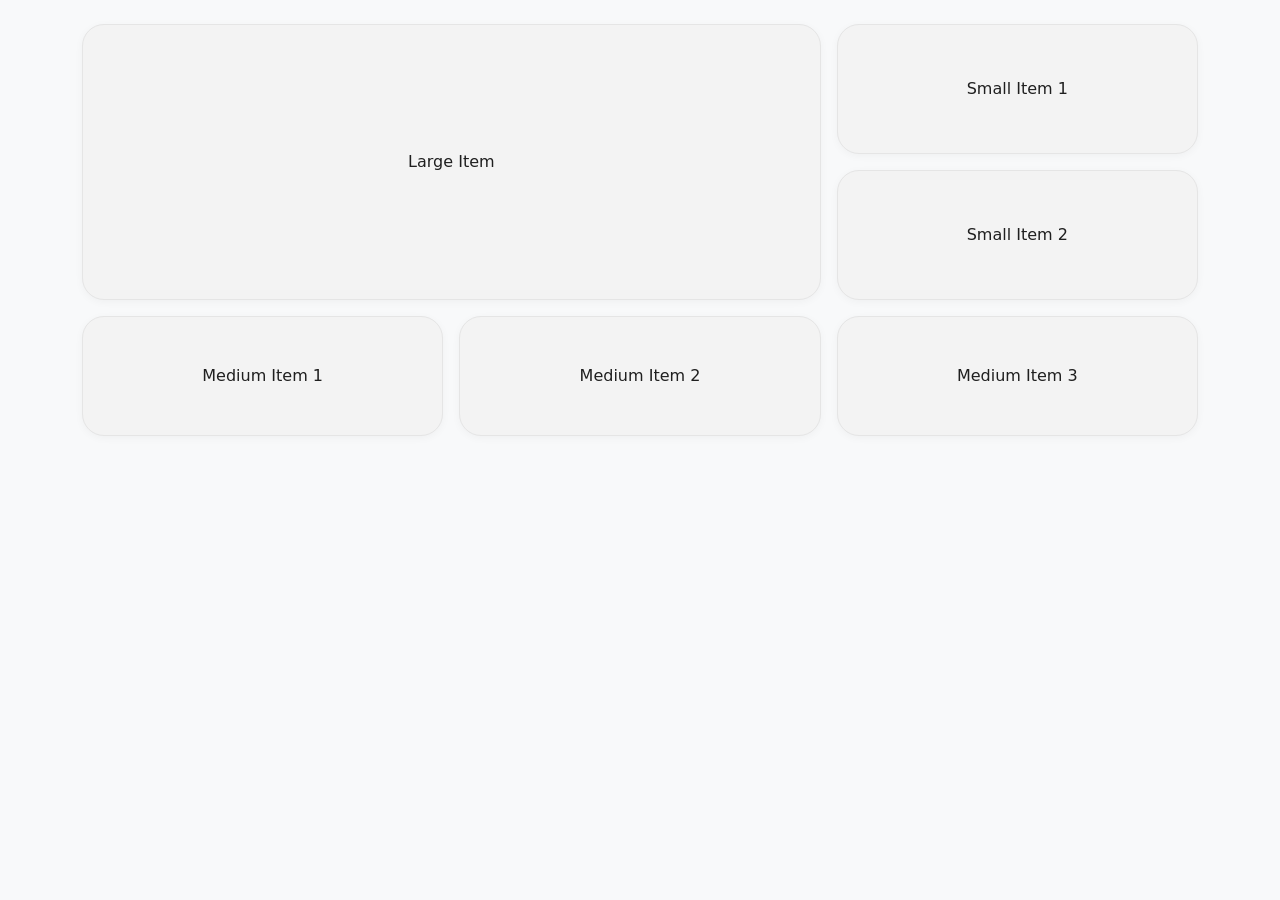
==== index.html @ e9fae3b6 "Add initial web activities and folder structure" ====
<!DOCTYPE html>
<html lang="en">

<head>
    <meta charset="UTF-8" />
    <meta name="viewport" content="width=device-width, initial-scale=1.0" />
    <title>Bento Layout</title>
    <link href="https://cdn.jsdelivr.net/npm/bootstrap@5.3.3/dist/css/bootstrap.min.css" rel="stylesheet" />
    <style>
        .bento-card {
            background: #f3f3f3;
            border: 1px solid #e5e5e5;
            border-radius: 22px;
            color: #1f1f1f;
            display: flex;
            align-items: center;
            justify-content: center;
            box-shadow: 0 2px 8px rgba(0, 0, 0, 0.04);
            min-height: 110px;
            width: 100%;
        }

        .bento-card--hero {
            height: clamp(180px, 32vw, 280px);
        }

        .bento-card--small {
            height: clamp(100px, 18vw, 130px);
        }

        .bento-card--medium {
            height: clamp(90px, 16vw, 120px);
        }

        @media (max-width: 767.98px) {
            .bento-card--hero,
            .bento-card--small,
            .bento-card--medium {
                height: 140px;
            }
        }
    </style>
</head>

<body class="bg-light">
    <div class="container py-4">
        <div class="row g-3">
            <div class="col-12 col-md-8">
                <div class="bento-card bento-card--hero h-100">
                    Large Item
                </div>
            </div>

            <div class="col-12 col-md-4">
                <div class="row g-3 h-100">
                    <div class="col-12">
                        <div class="bento-card bento-card--small">
                            Small Item 1
                        </div>
                    </div>
                    <div class="col-12">
                        <div class="bento-card bento-card--small">
                            Small Item 2
                        </div>
                    </div>
                </div>
            </div>

            <div class="col-12">
                <div class="row g-3">
                    <div class="col-12 col-md-4">
                        <div class="bento-card bento-card--medium">
                            Medium Item 1
                        </div>
                    </div>
                    <div class="col-12 col-md-4">
                        <div class="bento-card bento-card--medium">
                            Medium Item 2
                        </div>
                    </div>
                    <div class="col-12 col-md-4">
                        <div class="bento-card bento-card--medium">
                            Medium Item 3
                        </div>
                    </div>
                </div>
            </div>
        </div>
    </div>
</body>

</html>
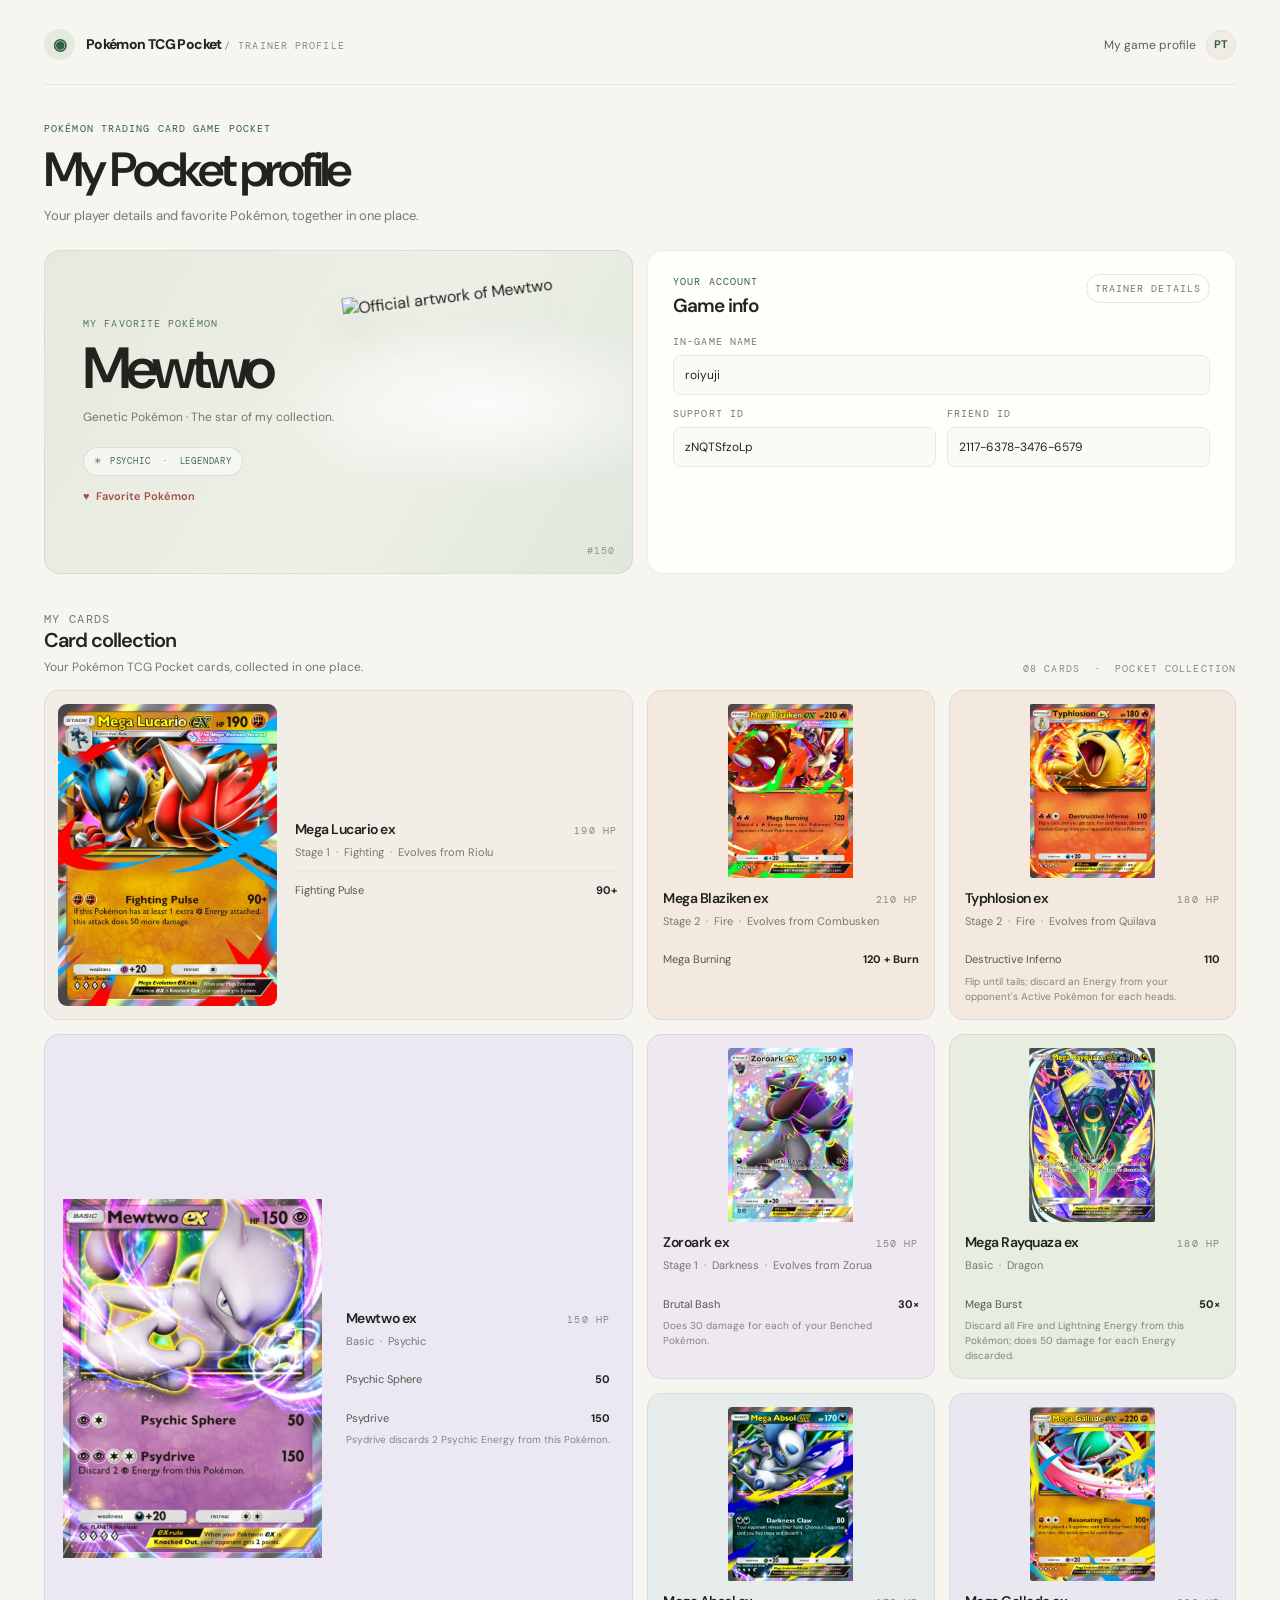
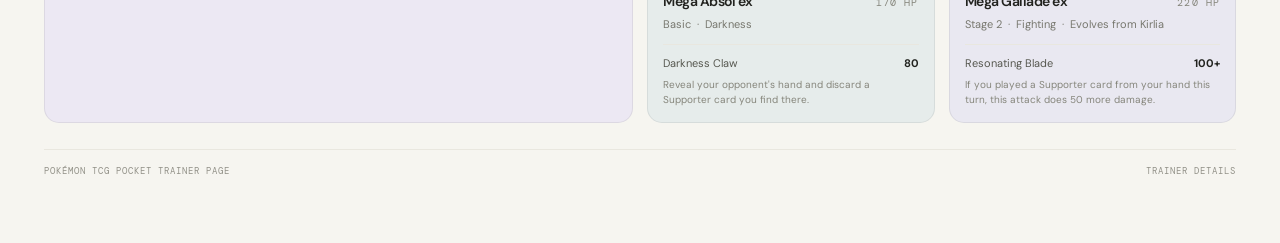
==== commit c6964e3d: "Add Activity 1 bento layout" ====
--- a/index.html
+++ b/index.html
@@ -4,89 +4,220 @@
 <head>
     <meta charset="UTF-8" />
     <meta name="viewport" content="width=device-width, initial-scale=1.0" />
-    <title>Bento Layout</title>
-    <link href="https://cdn.jsdelivr.net/npm/bootstrap@5.3.3/dist/css/bootstrap.min.css" rel="stylesheet" />
-    <style>
-        .bento-card {
-            background: #f3f3f3;
-            border: 1px solid #e5e5e5;
-            border-radius: 22px;
-            color: #1f1f1f;
-            display: flex;
-            align-items: center;
-            justify-content: center;
-            box-shadow: 0 2px 8px rgba(0, 0, 0, 0.04);
-            min-height: 110px;
-            width: 100%;
-        }
-
-        .bento-card--hero {
-            height: clamp(180px, 32vw, 280px);
-        }
-
-        .bento-card--small {
-            height: clamp(100px, 18vw, 130px);
-        }
-
-        .bento-card--medium {
-            height: clamp(90px, 16vw, 120px);
-        }
-
-        @media (max-width: 767.98px) {
-            .bento-card--hero,
-            .bento-card--small,
-            .bento-card--medium {
-                height: 140px;
-            }
-        }
-    </style>
+    <meta name="theme-color" content="#f6f5f0" />
+    <title>Pokémon TCG Pocket — Trainer Profile</title>
+    <link rel="preconnect" href="https://fonts.googleapis.com" />
+    <link rel="preconnect" href="https://fonts.gstatic.com" crossorigin />
+    <link href="https://fonts.googleapis.com/css2?family=DM+Mono:wght@400;500&family=DM+Sans:wght@400;500;600;700;800&display=swap" rel="stylesheet" />
+    <link href="https://cdn.jsdelivr.net/npm/bootstrap@5.3.3/dist/css/bootstrap.min.css" rel="stylesheet" integrity="sha384-QWTKZyjpPEjISv5WaRU9OFeRpok6YctnYmDr5pNlyT2bRjXh0JMhjY6hW+ALEwIH" crossorigin="anonymous" />
+    <link rel="stylesheet" href="index.css" />
 </head>
 
-<body class="bg-light">
-    <div class="container py-4">
-        <div class="row g-3">
-            <div class="col-12 col-md-8">
-                <div class="bento-card bento-card--hero h-100">
-                    Large Item
+<body>
+    <main class="page">
+        <header class="topbar">
+            <div class="brand">
+                <span class="brand-mark" aria-hidden="true">◉</span>
+                <span>Pokémon TCG Pocket <span class="brand-caption">/ trainer profile</span></span>
+            </div>
+            <div class="profile">
+                <span class="profile-name">My game profile</span>
+                <span class="avatar" aria-hidden="true">PT</span>
+            </div>
+        </header>
+
+        <section class="intro" aria-labelledby="page-title">
+            <div>
+                <p class="eyebrow">Pokémon Trading Card Game Pocket</p>
+                <h1 id="page-title">My Pocket profile</h1>
+                <p class="intro-copy">Your player details and favorite Pokémon, together in one place.</p>
+            </div>
+        </section>
+
+        <section class="bento" aria-label="Game profile and favorite Pokémon">
+            <article class="tile feature">
+                <div class="feature-copy">
+                    <p class="eyebrow">My favorite Pokémon</p>
+                    <h2>Mewtwo</h2>
+                    <p class="feature-subtitle">Genetic Pokémon · The star of my collection.</p>
+                    <span class="type-pill"><span aria-hidden="true">✳</span> Psychic&nbsp; · &nbsp;Legendary</span>
+                    <div class="favorite-pill"><span aria-hidden="true">♥</span> Favorite Pokémon</div>
                 </div>
-            </div>
-
-            <div class="col-12 col-md-4">
-                <div class="row g-3 h-100">
-                    <div class="col-12">
-                        <div class="bento-card bento-card--small">
-                            Small Item 1
-                        </div>
-                    </div>
-                    <div class="col-12">
-                        <div class="bento-card bento-card--small">
-                            Small Item 2
-                        </div>
-                    </div>
+                <img class="feature-art" src="https://raw.githubusercontent.com/PokeAPI/sprites/master/sprites/pokemon/other/official-artwork/150.png" alt="Official artwork of Mewtwo" />
+                <span class="feature-index mono">#150</span>
+            </article>
+
+            <div class="side-stack">
+                <section class="tile game-info" aria-labelledby="game-info-title">
+                    <div>
+                        <div class="game-info-heading">
+                            <div>
+                                <p class="eyebrow">Your account</p>
+                                <h2 id="game-info-title">Game info</h2>
+                            </div>
+                            <span class="local-badge mono">Trainer details</span>
+                        </div>
+                        <div class="game-fields">
+                            <div class="game-field">
+                                <span class="mono">In-game name</span>
+                                <p class="game-field-value">roiyuji</p>
+                            </div>
+                            <div class="game-field">
+                                <span class="mono">Support ID</span>
+                                <p class="game-field-value">zNQTSfzoLp</p>
+                            </div>
+                            <div class="game-field">
+                                <span class="mono">Friend ID</span>
+                                <p class="game-field-value">2117-6378-3476-6579</p>
+                            </div>
+                        </div>
+                    </div>
+                </section>
+            </div>
+        </section>
+
+        <section class="collection-section" aria-labelledby="cards-title">
+            <div class="collection-header">
+                <div>
+                    <p class="eyebrow">My cards</p>
+                    <h2 id="cards-title">Card collection</h2>
+                    <p>Your Pokémon TCG Pocket cards, collected in one place.</p>
                 </div>
-            </div>
-
-            <div class="col-12">
-                <div class="row g-3">
-                    <div class="col-12 col-md-4">
-                        <div class="bento-card bento-card--medium">
-                            Medium Item 1
-                        </div>
-                    </div>
-                    <div class="col-12 col-md-4">
-                        <div class="bento-card bento-card--medium">
-                            Medium Item 2
-                        </div>
-                    </div>
-                    <div class="col-12 col-md-4">
-                        <div class="bento-card bento-card--medium">
-                            Medium Item 3
-                        </div>
-                    </div>
-                </div>
-            </div>
-        </div>
-    </div>
+                <span class="collection-total mono">08 cards&nbsp; · &nbsp;Pocket collection</span>
+            </div>
+            <div class="collection-grid">
+                <article class="collection-card collection-card--lucario">
+                    <img class="collection-card-image" src="mega-lucario-ex.png" alt="Mega Lucario ex Pokémon TCG Pocket card, 190 HP" />
+                    <div class="collection-card-details">
+                        <div class="collection-card-title">
+                            <h3>Mega Lucario ex</h3>
+                            <span class="mono">190 HP</span>
+                        </div>
+                        <p class="collection-card-meta">Stage 1&nbsp; · &nbsp;Fighting&nbsp; · &nbsp;Evolves from Riolu</p>
+                        <div class="collection-card-attack">
+                            <span>Fighting Pulse</span>
+                            <strong>90+</strong>
+                        </div>
+                    </div>
+                </article>
+                <article class="collection-card collection-card--blaziken">
+                    <img class="collection-card-image" src="mega-blaziken-ex.png" alt="Mega Blaziken ex Pokémon TCG Pocket card, 210 HP" loading="lazy" />
+                    <div class="collection-card-details">
+                        <div class="collection-card-title">
+                            <h3>Mega Blaziken ex</h3>
+                            <span class="mono">210 HP</span>
+                        </div>
+                        <p class="collection-card-meta">Stage 2&nbsp; · &nbsp;Fire&nbsp; · &nbsp;Evolves from Combusken</p>
+                        <div class="collection-card-attack">
+                            <span>Mega Burning</span>
+                            <strong>120 + Burn</strong>
+                        </div>
+                    </div>
+                </article>
+                <article class="collection-card collection-card--typhlosion">
+                    <img class="collection-card-image" src="pocket-card-03.png" alt="Typhlosion ex Pokémon TCG Pocket card, 180 HP" loading="lazy" />
+                    <div class="collection-card-details">
+                        <div class="collection-card-title">
+                            <h3>Typhlosion ex</h3>
+                            <span class="mono">180 HP</span>
+                        </div>
+                        <p class="collection-card-meta">Stage 2&nbsp; · &nbsp;Fire&nbsp; · &nbsp;Evolves from Quilava</p>
+                        <div class="collection-card-attack">
+                            <span>Destructive Inferno</span>
+                            <strong>110</strong>
+                        </div>
+                        <p class="collection-card-effect">Flip until tails; discard an Energy from your opponent's Active Pokémon for each heads.</p>
+                    </div>
+                </article>
+                <article class="collection-card collection-card--mewtwo">
+                    <img class="collection-card-image" src="pocket-card-04.png" alt="Mewtwo ex Pokémon TCG Pocket card, 150 HP" loading="lazy" />
+                    <div class="collection-card-details">
+                        <div class="collection-card-title">
+                            <h3>Mewtwo ex</h3>
+                            <span class="mono">150 HP</span>
+                        </div>
+                        <p class="collection-card-meta">Basic&nbsp; · &nbsp;Psychic</p>
+                        <div class="collection-card-attack">
+                            <span>Psychic Sphere</span>
+                            <strong>50</strong>
+                        </div>
+                        <div class="collection-card-attack">
+                            <span>Psydrive</span>
+                            <strong>150</strong>
+                        </div>
+                        <p class="collection-card-effect">Psydrive discards 2 Psychic Energy from this Pokémon.</p>
+                    </div>
+                </article>
+                <article class="collection-card collection-card--zoroark">
+                    <img class="collection-card-image" src="pocket-card-05.png" alt="Zoroark ex Pokémon TCG Pocket card, 150 HP" loading="lazy" />
+                    <div class="collection-card-details">
+                        <div class="collection-card-title">
+                            <h3>Zoroark ex</h3>
+                            <span class="mono">150 HP</span>
+                        </div>
+                        <p class="collection-card-meta">Stage 1&nbsp; · &nbsp;Darkness&nbsp; · &nbsp;Evolves from Zorua</p>
+                        <div class="collection-card-attack">
+                            <span>Brutal Bash</span>
+                            <strong>30×</strong>
+                        </div>
+                        <p class="collection-card-effect">Does 30 damage for each of your Benched Pokémon.</p>
+                    </div>
+                </article>
+                <article class="collection-card collection-card--rayquaza">
+                    <img class="collection-card-image" src="pocket-card-06.png" alt="Mega Rayquaza ex Pokémon TCG Pocket card, 180 HP" loading="lazy" />
+                    <div class="collection-card-details">
+                        <div class="collection-card-title">
+                            <h3>Mega Rayquaza ex</h3>
+                            <span class="mono">180 HP</span>
+                        </div>
+                        <p class="collection-card-meta">Basic&nbsp; · &nbsp;Dragon</p>
+                        <div class="collection-card-attack">
+                            <span>Mega Burst</span>
+                            <strong>50×</strong>
+                        </div>
+                        <p class="collection-card-effect">Discard all Fire and Lightning Energy from this Pokémon; does 50 damage for each Energy discarded.</p>
+                    </div>
+                </article>
+                <article class="collection-card collection-card--absol">
+                    <img class="collection-card-image" src="pocket-card-07.png" alt="Mega Absol ex Pokémon TCG Pocket card, 170 HP" loading="lazy" />
+                    <div class="collection-card-details">
+                        <div class="collection-card-title">
+                            <h3>Mega Absol ex</h3>
+                            <span class="mono">170 HP</span>
+                        </div>
+                        <p class="collection-card-meta">Basic&nbsp; · &nbsp;Darkness</p>
+                        <div class="collection-card-attack">
+                            <span>Darkness Claw</span>
+                            <strong>80</strong>
+                        </div>
+                        <p class="collection-card-effect">Reveal your opponent's hand and discard a Supporter card you find there.</p>
+                    </div>
+                </article>
+                <article class="collection-card collection-card--gallade">
+                    <img class="collection-card-image" src="pocket-card-08.png" alt="Mega Gallade ex Pokémon TCG Pocket card, 220 HP" loading="lazy" />
+                    <div class="collection-card-details">
+                        <div class="collection-card-title">
+                            <h3>Mega Gallade ex</h3>
+                            <span class="mono">220 HP</span>
+                        </div>
+                        <p class="collection-card-meta">Stage 2&nbsp; · &nbsp;Fighting&nbsp; · &nbsp;Evolves from Kirlia</p>
+                        <div class="collection-card-attack">
+                            <span>Resonating Blade</span>
+                            <strong>100+</strong>
+                        </div>
+                        <p class="collection-card-effect">If you played a Supporter card from your hand this turn, this attack does 50 more damage.</p>
+                    </div>
+                </article>
+            </div>
+        </section>
+
+        <footer class="footer">
+            <span class="mono">Pokémon TCG Pocket trainer page</span>
+            <span class="mono">Trainer details</span>
+        </footer>
+    </main>
+
+    <script src="https://cdn.jsdelivr.net/npm/bootstrap@5.3.3/dist/js/bootstrap.bundle.min.js" integrity="sha384-YvpcrYf0tY3lHB60NNkmXc5s9fDVZLESaAA55NDzOxhy9GkcIdslK1eN7N6jIeHz" crossorigin="anonymous"></script>
 </body>
 
-</html>+</html>
--- a/index.css
+++ b/index.css
@@ -0,0 +1,936 @@
+:root {
+    color-scheme: light;
+    --ink: #22231f;
+    --muted: #898980;
+    --paper: #f6f5f0;
+    --line: #e9e7df;
+    --green: #315e49;
+    --mono: "DM Mono", monospace;
+    --sans: "DM Sans", sans-serif;
+}
+
+* {
+    box-sizing: border-box;
+}
+
+body {
+    margin: 0;
+    background: var(--paper);
+    color: var(--ink);
+    font-family: var(--sans);
+    -webkit-font-smoothing: antialiased;
+}
+
+button,
+input {
+    font: inherit;
+}
+
+button:focus-visible,
+input:focus-visible {
+    outline: 3px solid #81a98e;
+    outline-offset: 3px;
+}
+
+.page {
+    width: min(1192px, calc(100% - 64px));
+    margin: 0 auto;
+    padding: 29px 0 64px;
+}
+
+.topbar {
+    display: flex;
+    align-items: center;
+    justify-content: space-between;
+    padding-bottom: 24px;
+    border-bottom: 1px solid var(--line);
+}
+
+.brand {
+    display: flex;
+    align-items: center;
+    gap: 11px;
+    font-size: 14px;
+    font-weight: 800;
+    letter-spacing: -.045em;
+}
+
+.brand-mark {
+    display: grid;
+    width: 31px;
+    height: 31px;
+    place-items: center;
+    border-radius: 50%;
+    background: #e5eadf;
+    color: var(--green);
+    font-size: 16px;
+}
+
+.brand-caption,
+.eyebrow,
+.mono {
+    font-family: var(--mono);
+    font-size: 10px;
+    letter-spacing: .11em;
+    text-transform: uppercase;
+}
+
+.brand-caption {
+    color: var(--muted);
+    font-weight: 400;
+}
+
+.profile {
+    display: flex;
+    align-items: center;
+    gap: 10px;
+    color: #5d5e56;
+    font-size: 12px;
+}
+
+.avatar {
+    display: grid;
+    width: 30px;
+    height: 30px;
+    place-items: center;
+    border: 1px solid #e4e1d8;
+    border-radius: 50%;
+    background: #eeece4;
+    color: var(--green);
+    font-size: 11px;
+    font-weight: 700;
+}
+
+.intro {
+    display: flex;
+    align-items: end;
+    justify-content: space-between;
+    gap: 24px;
+    padding: 36px 0 24px;
+}
+
+.eyebrow {
+    margin: 0 0 10px;
+    color: var(--green);
+}
+
+h1 {
+    margin: 0;
+    font-size: clamp(31px, 4.6vw, 48px);
+    font-weight: 600;
+    letter-spacing: -.075em;
+    line-height: 1;
+}
+
+.intro-copy {
+    margin: 12px 0 0;
+    color: #77776e;
+    font-size: 13px;
+}
+
+.collection-number {
+    padding-bottom: 4px;
+    color: #83837b;
+    white-space: nowrap;
+}
+
+.collection-number strong {
+    margin-right: 5px;
+    color: var(--ink);
+    font-size: 23px;
+    font-weight: 600;
+    letter-spacing: -.06em;
+}
+
+.bento {
+    display: grid;
+    grid-template-columns: repeat(12, minmax(0, 1fr));
+    gap: 14px;
+}
+
+.tile {
+    position: relative;
+    overflow: hidden;
+    min-width: 0;
+    border: 1px solid rgba(32, 34, 29, .07);
+    border-radius: 16px;
+}
+
+.feature {
+    display: flex;
+    min-height: 304px;
+    grid-column: span 6;
+    align-items: center;
+    justify-content: space-between;
+    padding: 32px 38px;
+    background:
+        radial-gradient(ellipse at 75% 48%, rgba(255, 255, 255, .83), transparent 36%),
+        linear-gradient(120deg, #e7e9dc, #edf0e7 56%, #e0e7dd);
+}
+
+.feature-copy {
+    z-index: 1;
+    max-width: 280px;
+}
+
+.feature .eyebrow {
+    color: #577461;
+}
+
+.feature h2 {
+    margin: 0;
+    font-size: clamp(34px, 5vw, 58px);
+    font-weight: 600;
+    letter-spacing: -.085em;
+    line-height: .96;
+}
+
+.feature-subtitle {
+    margin: 11px 0 21px;
+    color: #72786c;
+    font-size: 12px;
+}
+
+.type-pill {
+    display: inline-flex;
+    align-items: center;
+    gap: 7px;
+    padding: 7px 10px;
+    border: 1px solid rgba(49, 94, 73, .15);
+    border-radius: 999px;
+    background: rgba(255, 255, 255, .5);
+    color: #466550;
+    font-family: var(--mono);
+    font-size: 9px;
+    letter-spacing: .09em;
+    text-transform: uppercase;
+}
+
+.feature-art {
+    width: min(47%, 260px);
+    height: 258px;
+    object-fit: contain;
+    filter: drop-shadow(0 20px 16px rgba(56, 67, 47, .15));
+    transform: rotate(-7deg);
+}
+
+.feature-index {
+    position: absolute;
+    right: 17px;
+    bottom: 15px;
+    color: rgba(48, 70, 52, .48);
+}
+
+.side-stack {
+    display: grid;
+    grid-column: span 6;
+    grid-template-rows: 1fr;
+    gap: 14px;
+    min-height: 304px;
+}
+
+.game-info {
+    display: flex;
+    flex-direction: column;
+    justify-content: space-between;
+    padding: 23px 25px;
+    background: #fffefa;
+}
+
+.game-info-heading {
+    display: flex;
+    align-items: start;
+    justify-content: space-between;
+    gap: 12px;
+    margin-bottom: 17px;
+}
+
+.game-info-heading h2 {
+    margin: 0;
+    font-size: 19px;
+    font-weight: 600;
+    letter-spacing: -.055em;
+}
+
+.game-info-heading .eyebrow {
+    margin-bottom: 6px;
+}
+
+.local-badge {
+    padding: 6px 8px;
+    border: 1px solid #e6e5dc;
+    border-radius: 999px;
+    color: #77776e;
+    white-space: nowrap;
+}
+
+.game-fields {
+    display: grid;
+    grid-template-columns: 1fr 1fr;
+    gap: 11px;
+}
+
+.game-field {
+    display: grid;
+    gap: 6px;
+    min-width: 0;
+}
+
+.game-field:first-child {
+    grid-column: 1 / -1;
+}
+
+.game-field > span {
+    color: #77776e;
+}
+
+.game-field-value {
+    width: 100%;
+    min-width: 0;
+    min-height: 40px;
+    margin: 0;
+    padding: 10px 11px;
+    border: 1px solid var(--line);
+    border-radius: 8px;
+    background: #fbfaf6;
+    color: var(--ink);
+    font-size: 12px;
+}
+
+.favorite-pill {
+    display: inline-flex;
+    align-items: center;
+    gap: 6px;
+    margin-top: 12px;
+    color: #a64f49;
+    font-size: 11px;
+    font-weight: 600;
+}
+
+.collection-section {
+    margin-top: 30px;
+}
+
+.collection-header {
+    display: flex;
+    align-items: end;
+    justify-content: space-between;
+    gap: 14px;
+    margin-bottom: 14px;
+}
+
+.collection-header h2 {
+    margin: 0;
+    font-size: 20px;
+    font-weight: 600;
+    letter-spacing: -.05em;
+}
+
+.collection-header p {
+    margin: 6px 0 0;
+    color: #77776e;
+    font-size: 12px;
+}
+
+.collection-total {
+    color: var(--muted);
+    white-space: nowrap;
+}
+
+.collection-grid {
+    display: grid;
+    grid-template-columns: repeat(4, minmax(0, 1fr));
+    grid-template-areas:
+        "lucario lucario blaziken typhlosion"
+        "mewtwo mewtwo zoroark rayquaza"
+        "mewtwo mewtwo absol gallade";
+    grid-template-rows: repeat(3, minmax(300px, auto));
+    gap: 14px;
+}
+
+.collection-card {
+    display: flex;
+    min-width: 0;
+    flex-direction: column;
+    padding: 13px;
+    border: 1px solid rgba(32, 34, 29, .08);
+    border-radius: 15px;
+    background: #fffefa;
+}
+
+.collection-card--lucario {
+    grid-area: lucario;
+    flex-direction: row;
+    align-items: center;
+    gap: 16px;
+    background: #f0eee6;
+}
+
+.collection-card--blaziken {
+    grid-area: blaziken;
+    background: #f4e9df;
+}
+
+.collection-card--typhlosion {
+    grid-area: typhlosion;
+    background: #f3e9df;
+}
+
+.collection-card--mewtwo {
+    grid-area: mewtwo;
+    flex-direction: row;
+    align-items: center;
+    gap: 20px;
+    padding: 18px;
+    background: #ece8f3;
+}
+
+.collection-card--zoroark {
+    grid-area: zoroark;
+    background: #eee8f1;
+}
+
+.collection-card--rayquaza {
+    grid-area: rayquaza;
+    background: #e7eddf;
+}
+
+.collection-card--absol {
+    grid-area: absol;
+    background: #e6eceb;
+}
+
+.collection-card--gallade {
+    grid-area: gallade;
+    background: #e9e8f1;
+}
+
+.collection-card-image {
+    display: block;
+    width: 100%;
+    height: 174px;
+    border-radius: 9px;
+    object-fit: contain;
+}
+
+.collection-card--lucario .collection-card-image {
+    width: 39%;
+    height: 100%;
+    flex: 0 0 39%;
+}
+
+.collection-card--mewtwo .collection-card-image {
+    width: 47%;
+    height: 100%;
+    flex: 0 0 47%;
+}
+
+.collection-card-details {
+    min-width: 0;
+    padding: 12px 2px 2px;
+}
+
+.collection-card--lucario .collection-card-details,
+.collection-card--mewtwo .collection-card-details {
+    flex: 1;
+}
+
+.collection-card--mewtwo .collection-card-details {
+    padding: 12px 4px;
+}
+
+.collection-card-title {
+    display: flex;
+    align-items: baseline;
+    justify-content: space-between;
+    gap: 8px;
+}
+
+.collection-card-title h3 {
+    margin: 0;
+    font-size: 14px;
+    font-weight: 600;
+    letter-spacing: -.035em;
+}
+
+.collection-card-title span {
+    color: #85857b;
+}
+
+.collection-card-meta {
+    margin: 6px 0 0;
+    color: #77776e;
+    font-size: 11px;
+}
+
+.collection-card-attack {
+    display: flex;
+    justify-content: space-between;
+    gap: 8px;
+    margin-top: 11px;
+    padding-top: 10px;
+    border-top: 1px solid var(--line);
+    color: #56574f;
+    font-size: 11px;
+}
+
+.collection-card-attack strong {
+    color: var(--ink);
+}
+
+.collection-card-effect {
+    margin: 6px 0 0;
+    color: #85857b;
+    font-size: 10px;
+    line-height: 1.5;
+}
+
+.stat-tile {
+    display: flex;
+    min-height: 145px;
+    flex-direction: column;
+    justify-content: space-between;
+    padding: 20px 22px;
+    background: #fffefa;
+}
+
+.stat-top {
+    display: flex;
+    align-items: center;
+    justify-content: space-between;
+    color: var(--muted);
+}
+
+.stat-icon {
+    display: grid;
+    width: 28px;
+    height: 28px;
+    place-items: center;
+    border-radius: 9px;
+    background: #f0efe8;
+    color: #76776d;
+    font-size: 14px;
+}
+
+.stat-value {
+    font-size: 34px;
+    font-weight: 600;
+    letter-spacing: -.08em;
+    line-height: 1;
+}
+
+.stat-note {
+    margin-left: 7px;
+    color: #85857b;
+    font-size: 11px;
+    font-weight: 400;
+    letter-spacing: 0;
+}
+
+.progress-track {
+    height: 4px;
+    margin-top: 12px;
+    overflow: hidden;
+    border-radius: 5px;
+    background: #eeede7;
+}
+
+.progress-fill {
+    width: 8%;
+    height: 100%;
+    border-radius: inherit;
+    background: #7e9c78;
+}
+
+.section-heading {
+    display: flex;
+    align-items: center;
+    justify-content: space-between;
+    gap: 16px;
+    margin: 31px 0 15px;
+}
+
+.section-heading h2 {
+    margin: 0;
+    font-size: 18px;
+    font-weight: 600;
+    letter-spacing: -.045em;
+}
+
+.section-heading .mono {
+    color: var(--muted);
+}
+
+.controls {
+    display: flex;
+    align-items: center;
+    justify-content: space-between;
+    gap: 12px;
+    margin-bottom: 14px;
+}
+
+.filters {
+    display: flex;
+    flex-wrap: wrap;
+    gap: 6px;
+}
+
+.filter-button {
+    padding: 8px 12px;
+    border: 1px solid transparent;
+    border-radius: 999px;
+    background: transparent;
+    color: #76766e;
+    cursor: pointer;
+    font-size: 11px;
+    transition: background .18s ease, color .18s ease, border-color .18s ease;
+}
+
+.filter-button:hover {
+    color: var(--ink);
+}
+
+.filter-button[aria-pressed="true"] {
+    border-color: #315e49;
+    background: #315e49;
+    color: white;
+}
+
+.search {
+    display: flex;
+    width: min(230px, 42%);
+    align-items: center;
+    gap: 8px;
+    padding: 9px 12px;
+    border: 1px solid var(--line);
+    border-radius: 9px;
+    background: #fffefa;
+    color: #8b8b82;
+}
+
+.search svg {
+    flex: 0 0 auto;
+}
+
+.search input {
+    width: 100%;
+    min-width: 0;
+    border: 0;
+    outline: 0;
+    background: transparent;
+    color: var(--ink);
+    font-size: 11px;
+}
+
+.search input::placeholder {
+    color: #a1a097;
+}
+
+.cards {
+    display: grid;
+    grid-template-columns: repeat(4, minmax(0, 1fr));
+    gap: 14px;
+}
+
+.pokemon-card {
+    display: flex;
+    min-height: 242px;
+    flex-direction: column;
+    padding: 15px;
+    background: var(--card-bg);
+    transition: transform .2s ease, box-shadow .2s ease;
+}
+
+.pokemon-card:hover {
+    transform: translateY(-3px);
+    box-shadow: 0 10px 24px rgba(37, 39, 32, .08);
+}
+
+.card-topline {
+    display: flex;
+    align-items: center;
+    justify-content: space-between;
+}
+
+.card-number {
+    color: rgba(43, 48, 39, .56);
+}
+
+.favorite {
+    display: grid;
+    width: 27px;
+    height: 27px;
+    place-items: center;
+    border: 1px solid rgba(40, 40, 30, .09);
+    border-radius: 50%;
+    background: rgba(255, 255, 255, .43);
+    color: #77786e;
+    font-size: 15px;
+}
+
+.favorite.is-favorite {
+    color: #c66b57;
+}
+
+.pokemon-art-wrap {
+    display: grid;
+    flex: 1;
+    min-height: 132px;
+    place-items: center;
+}
+
+.pokemon-art {
+    width: min(100%, 143px);
+    height: 138px;
+    object-fit: contain;
+    filter: drop-shadow(0 9px 8px rgba(39, 41, 32, .13));
+    transition: transform .2s ease;
+}
+
+.pokemon-card:hover .pokemon-art {
+    transform: scale(1.055) rotate(-3deg);
+}
+
+.card-bottom {
+    display: flex;
+    align-items: end;
+    justify-content: space-between;
+    gap: 8px;
+    padding-top: 10px;
+    border-top: 1px solid rgba(40, 40, 30, .09);
+}
+
+.card-bottom h3 {
+    margin: 0;
+    font-size: 14px;
+    font-weight: 600;
+    letter-spacing: -.04em;
+}
+
+.card-type {
+    margin: 4px 0 0;
+    color: #79796f;
+    font-size: 10px;
+}
+
+.rarity {
+    flex-shrink: 0;
+    padding: 5px 7px;
+    border-radius: 6px;
+    background: rgba(255, 255, 255, .5);
+    color: #73746a;
+}
+
+.empty-state {
+    display: none;
+    grid-column: 1 / -1;
+    padding: 35px 15px;
+    border: 1px dashed #dcd9cf;
+    border-radius: 14px;
+    color: #77776e;
+    text-align: center;
+    font-size: 13px;
+}
+
+.footer {
+    display: flex;
+    justify-content: space-between;
+    gap: 16px;
+    margin-top: 26px;
+    padding-top: 15px;
+    border-top: 1px solid var(--line);
+    color: #929188;
+}
+
+.footer .mono {
+    font-size: 9px;
+}
+
+[hidden] {
+    display: none !important;
+}
+
+@media (max-width: 850px) {
+    .page {
+        width: min(100% - 40px, 680px);
+    }
+
+    .feature {
+        grid-column: span 6;
+        padding: 27px;
+    }
+
+    .side-stack {
+        grid-column: span 6;
+    }
+
+    .collection-grid {
+        grid-template-columns: repeat(2, minmax(0, 1fr));
+        grid-template-areas:
+            "lucario lucario"
+            "mewtwo mewtwo"
+            "mewtwo mewtwo"
+            "blaziken typhlosion"
+            "zoroark rayquaza"
+            "absol gallade";
+        grid-template-rows: repeat(6, minmax(265px, auto));
+    }
+
+    .collection-card--lucario .collection-card-image {
+        width: 30%;
+        flex-basis: 30%;
+    }
+
+    .collection-card--mewtwo .collection-card-image {
+        width: 38%;
+        flex-basis: 38%;
+    }
+}
+
+@media (max-width: 600px) {
+    .page {
+        width: calc(100% - 30px);
+        padding-top: 20px;
+    }
+
+    .brand-caption,
+    .profile-name {
+        display: none;
+    }
+
+    .intro {
+        align-items: start;
+        padding: 29px 0 20px;
+    }
+
+    .collection-number {
+        padding-top: 4px;
+        font-size: 10px;
+    }
+
+    .collection-number strong {
+        font-size: 19px;
+    }
+
+    .bento {
+        gap: 10px;
+    }
+
+    .feature {
+        min-height: 230px;
+        grid-column: 1 / -1;
+        padding: 23px;
+    }
+
+    .feature-art {
+        width: 46%;
+        height: 200px;
+    }
+
+    .side-stack {
+        min-height: 0;
+        grid-column: 1 / -1;
+        grid-template-rows: auto;
+        gap: 10px;
+    }
+
+    .game-info {
+        padding: 19px;
+    }
+
+    .collection-section {
+        margin-top: 25px;
+    }
+
+    .section-heading {
+        margin-top: 26px;
+    }
+
+    .controls {
+        align-items: stretch;
+        flex-direction: column-reverse;
+    }
+
+    .search {
+        width: 100%;
+    }
+
+    .collection-header {
+        align-items: start;
+        flex-direction: column;
+    }
+
+    .collection-grid {
+        gap: 10px;
+        grid-template-rows: repeat(6, minmax(235px, auto));
+    }
+
+    .collection-card {
+        padding: 10px;
+    }
+
+    .collection-card-image {
+        height: 125px;
+    }
+
+    .collection-card--lucario {
+        gap: 10px;
+        padding: 12px;
+    }
+
+    .collection-card--lucario .collection-card-image {
+        width: 34%;
+        flex-basis: 34%;
+    }
+
+    .collection-card--mewtwo {
+        gap: 12px;
+        padding: 12px;
+    }
+
+    .collection-card--mewtwo .collection-card-image {
+        width: 43%;
+        flex-basis: 43%;
+    }
+
+    .collection-card-title {
+        align-items: start;
+        flex-direction: column;
+        gap: 3px;
+    }
+
+    .collection-card--lucario .collection-card-title,
+    .collection-card--mewtwo .collection-card-title {
+        align-items: baseline;
+        flex-direction: row;
+    }
+
+    .collection-card-meta,
+    .collection-card-effect,
+    .collection-card-attack {
+        font-size: 10px;
+    }
+}
+
+@media (max-width: 370px) {
+    .feature {
+        padding: 18px;
+    }
+
+    .feature-art {
+        width: 42%;
+    }
+
+    .filter-button {
+        padding: 7px 9px;
+    }
+}
+
+@media (prefers-reduced-motion: reduce) {
+    *,
+    *::before,
+    *::after {
+        scroll-behavior: auto !important;
+        transition-duration: .01ms !important;
+    }
+}
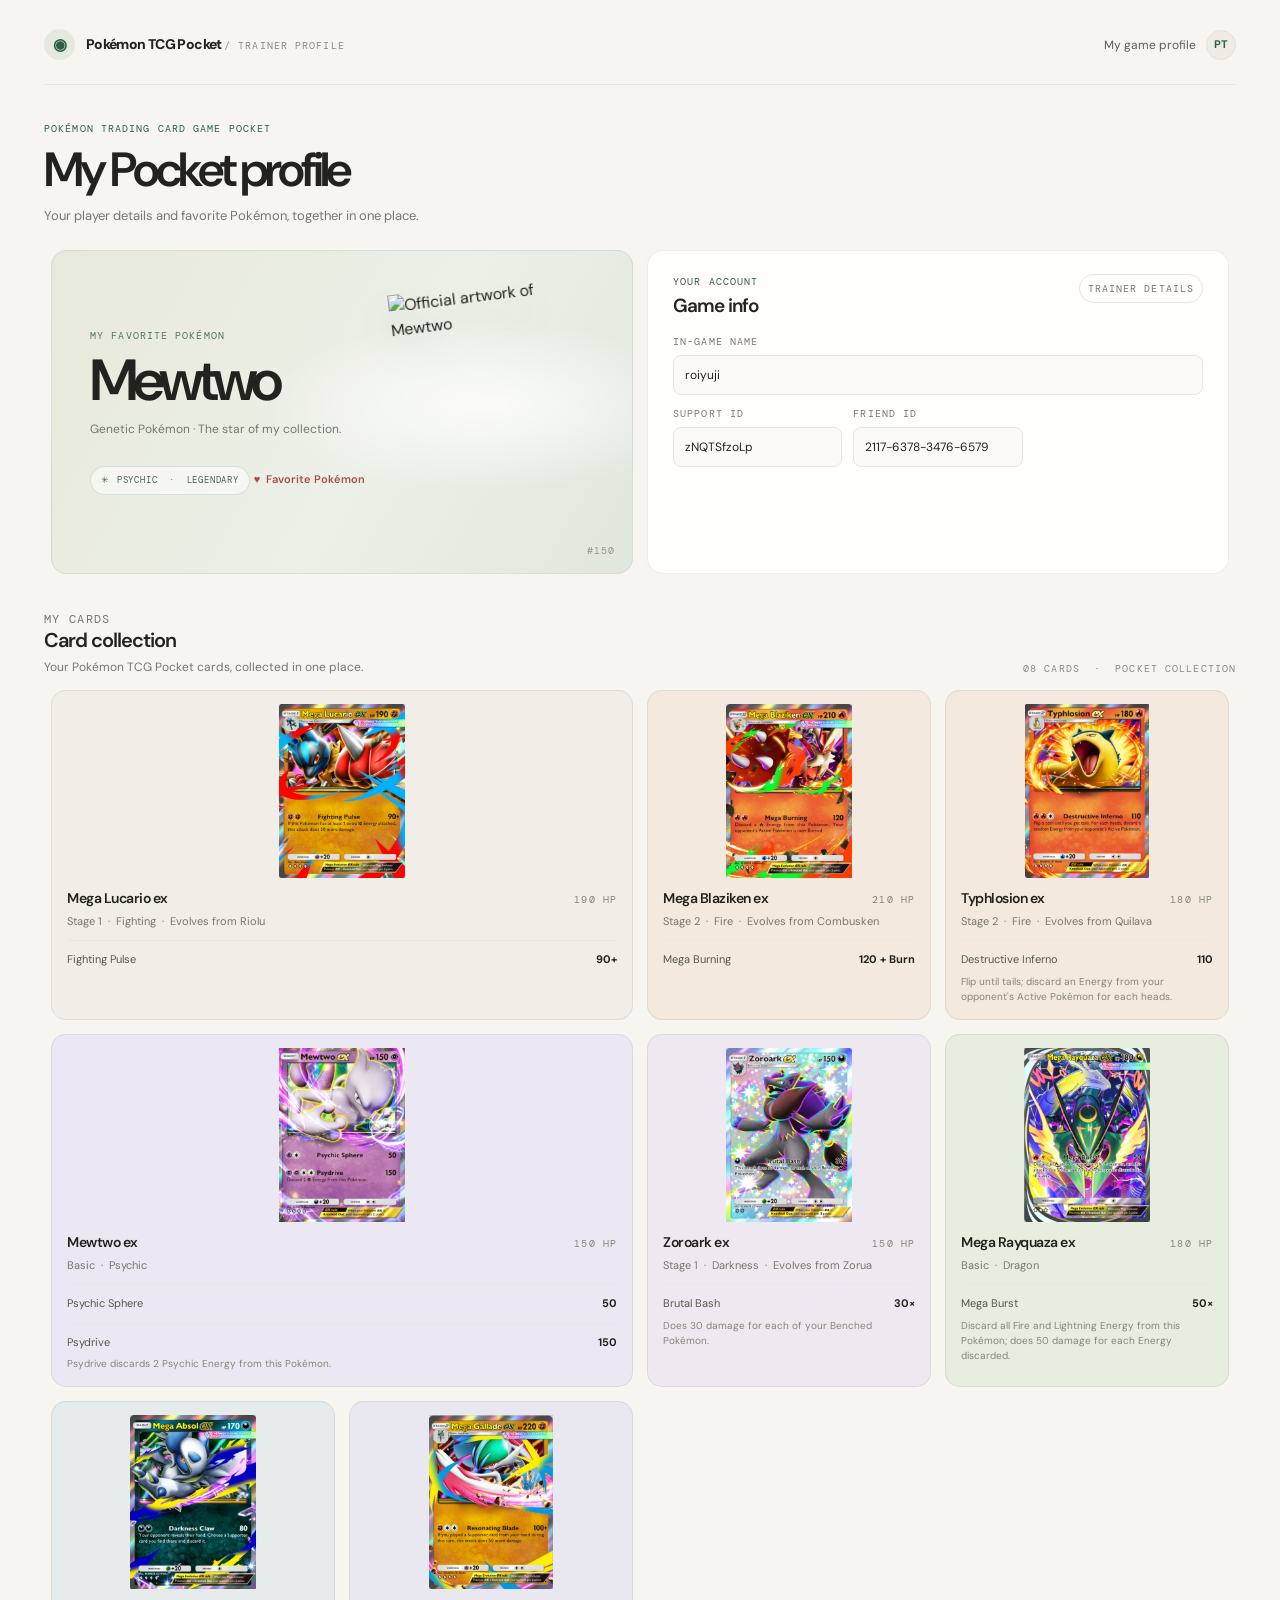
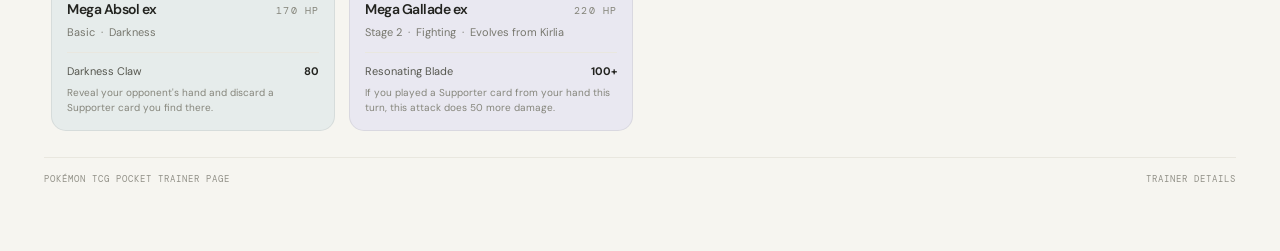
==== commit 99efcd41: "tried fixing responsiveness" ====
--- a/index.html
+++ b/index.html
@@ -18,10 +18,10 @@
         <header class="topbar">
             <div class="brand">
                 <span class="brand-mark" aria-hidden="true">◉</span>
-                <span>Pokémon TCG Pocket <span class="brand-caption">/ trainer profile</span></span>
+                <span>Pokémon TCG Pocket <span class="brand-caption d-none d-sm-inline">/ trainer profile</span></span>
             </div>
             <div class="profile">
-                <span class="profile-name">My game profile</span>
+                <span class="profile-name d-none d-sm-inline">My game profile</span>
                 <span class="avatar" aria-hidden="true">PT</span>
             </div>
         </header>
@@ -34,8 +34,9 @@
             </div>
         </section>
 
-        <section class="bento" aria-label="Game profile and favorite Pokémon">
-            <article class="tile feature">
+        <section class="bento row g-3 mx-0" aria-label="Game profile and favorite Pokémon">
+            <div class="col-12 col-lg-6">
+                <article class="tile feature">
                 <div class="feature-copy">
                     <p class="eyebrow">My favorite Pokémon</p>
                     <h2>Mewtwo</h2>
@@ -45,9 +46,10 @@
                 </div>
                 <img class="feature-art" src="https://raw.githubusercontent.com/PokeAPI/sprites/master/sprites/pokemon/other/official-artwork/150.png" alt="Official artwork of Mewtwo" />
                 <span class="feature-index mono">#150</span>
-            </article>
-
-            <div class="side-stack">
+                </article>
+            </div>
+
+            <div class="side-stack col-12 col-lg-6">
                 <section class="tile game-info" aria-labelledby="game-info-title">
                     <div>
                         <div class="game-info-heading">
@@ -77,7 +79,7 @@
         </section>
 
         <section class="collection-section" aria-labelledby="cards-title">
-            <div class="collection-header">
+            <div class="collection-header d-flex flex-column flex-sm-row align-items-sm-end">
                 <div>
                     <p class="eyebrow">My cards</p>
                     <h2 id="cards-title">Card collection</h2>
@@ -85,8 +87,9 @@
                 </div>
                 <span class="collection-total mono">08 cards&nbsp; · &nbsp;Pocket collection</span>
             </div>
-            <div class="collection-grid">
-                <article class="collection-card collection-card--lucario">
+            <div class="collection-grid row g-3 mx-0">
+                <div class="col-12 col-xl-6">
+                <article class="collection-card collection-card--lucario h-100">
                     <img class="collection-card-image" src="mega-lucario-ex.png" alt="Mega Lucario ex Pokémon TCG Pocket card, 190 HP" />
                     <div class="collection-card-details">
                         <div class="collection-card-title">
@@ -100,7 +103,9 @@
                         </div>
                     </div>
                 </article>
-                <article class="collection-card collection-card--blaziken">
+                </div>
+                <div class="col-12 col-md-6 col-xl-3">
+                <article class="collection-card collection-card--blaziken h-100">
                     <img class="collection-card-image" src="mega-blaziken-ex.png" alt="Mega Blaziken ex Pokémon TCG Pocket card, 210 HP" loading="lazy" />
                     <div class="collection-card-details">
                         <div class="collection-card-title">
@@ -114,7 +119,9 @@
                         </div>
                     </div>
                 </article>
-                <article class="collection-card collection-card--typhlosion">
+                </div>
+                <div class="col-12 col-md-6 col-xl-3">
+                <article class="collection-card collection-card--typhlosion h-100">
                     <img class="collection-card-image" src="pocket-card-03.png" alt="Typhlosion ex Pokémon TCG Pocket card, 180 HP" loading="lazy" />
                     <div class="collection-card-details">
                         <div class="collection-card-title">
@@ -129,7 +136,9 @@
                         <p class="collection-card-effect">Flip until tails; discard an Energy from your opponent's Active Pokémon for each heads.</p>
                     </div>
                 </article>
-                <article class="collection-card collection-card--mewtwo">
+                </div>
+                <div class="col-12 col-xl-6">
+                <article class="collection-card collection-card--mewtwo h-100">
                     <img class="collection-card-image" src="pocket-card-04.png" alt="Mewtwo ex Pokémon TCG Pocket card, 150 HP" loading="lazy" />
                     <div class="collection-card-details">
                         <div class="collection-card-title">
@@ -148,7 +157,9 @@
                         <p class="collection-card-effect">Psydrive discards 2 Psychic Energy from this Pokémon.</p>
                     </div>
                 </article>
-                <article class="collection-card collection-card--zoroark">
+                </div>
+                <div class="col-12 col-md-6 col-xl-3">
+                <article class="collection-card collection-card--zoroark h-100">
                     <img class="collection-card-image" src="pocket-card-05.png" alt="Zoroark ex Pokémon TCG Pocket card, 150 HP" loading="lazy" />
                     <div class="collection-card-details">
                         <div class="collection-card-title">
@@ -163,7 +174,9 @@
                         <p class="collection-card-effect">Does 30 damage for each of your Benched Pokémon.</p>
                     </div>
                 </article>
-                <article class="collection-card collection-card--rayquaza">
+                </div>
+                <div class="col-12 col-md-6 col-xl-3">
+                <article class="collection-card collection-card--rayquaza h-100">
                     <img class="collection-card-image" src="pocket-card-06.png" alt="Mega Rayquaza ex Pokémon TCG Pocket card, 180 HP" loading="lazy" />
                     <div class="collection-card-details">
                         <div class="collection-card-title">
@@ -178,7 +191,9 @@
                         <p class="collection-card-effect">Discard all Fire and Lightning Energy from this Pokémon; does 50 damage for each Energy discarded.</p>
                     </div>
                 </article>
-                <article class="collection-card collection-card--absol">
+                </div>
+                <div class="col-12 col-md-6 col-xl-3">
+                <article class="collection-card collection-card--absol h-100">
                     <img class="collection-card-image" src="pocket-card-07.png" alt="Mega Absol ex Pokémon TCG Pocket card, 170 HP" loading="lazy" />
                     <div class="collection-card-details">
                         <div class="collection-card-title">
@@ -193,7 +208,9 @@
                         <p class="collection-card-effect">Reveal your opponent's hand and discard a Supporter card you find there.</p>
                     </div>
                 </article>
-                <article class="collection-card collection-card--gallade">
+                </div>
+                <div class="col-12 col-md-6 col-xl-3">
+                <article class="collection-card collection-card--gallade h-100">
                     <img class="collection-card-image" src="pocket-card-08.png" alt="Mega Gallade ex Pokémon TCG Pocket card, 220 HP" loading="lazy" />
                     <div class="collection-card-details">
                         <div class="collection-card-title">
@@ -208,6 +225,7 @@
                         <p class="collection-card-effect">If you played a Supporter card from your hand this turn, this attack does 50 more damage.</p>
                     </div>
                 </article>
+                </div>
             </div>
         </section>
 
@@ -217,7 +235,6 @@
         </footer>
     </main>
 
-    <script src="https://cdn.jsdelivr.net/npm/bootstrap@5.3.3/dist/js/bootstrap.bundle.min.js" integrity="sha384-YvpcrYf0tY3lHB60NNkmXc5s9fDVZLESaAA55NDzOxhy9GkcIdslK1eN7N6jIeHz" crossorigin="anonymous"></script>
 </body>
 
 </html>
--- a/index.css
+++ b/index.css
@@ -33,26 +33,33 @@
 }
 
 .page {
-    width: min(1192px, calc(100% - 64px));
+    width: min(1192px, calc(100% - 32px));
     margin: 0 auto;
     padding: 29px 0 64px;
 }
 
 .topbar {
     display: flex;
-    align-items: center;
-    justify-content: space-between;
+    flex-wrap: wrap;
+    align-items: center;
+    justify-content: space-between;
+    gap: 12px;
     padding-bottom: 24px;
     border-bottom: 1px solid var(--line);
 }
 
 .brand {
     display: flex;
+    min-width: 0;
     align-items: center;
     gap: 11px;
     font-size: 14px;
     font-weight: 800;
     letter-spacing: -.045em;
+}
+
+.brand > span:last-child {
+    min-width: 0;
 }
 
 .brand-mark {
@@ -143,9 +150,8 @@
 }
 
 .bento {
-    display: grid;
-    grid-template-columns: repeat(12, minmax(0, 1fr));
-    gap: 14px;
+    --bs-gutter-x: 14px;
+    --bs-gutter-y: 14px;
 }
 
 .tile {
@@ -158,11 +164,10 @@
 
 .feature {
     display: flex;
-    min-height: 304px;
-    grid-column: span 6;
-    align-items: center;
-    justify-content: space-between;
-    padding: 32px 38px;
+    min-height: clamp(230px, 26vw, 304px);
+    align-items: center;
+    justify-content: space-between;
+    padding: clamp(18px, 3vw, 32px) clamp(18px, 3vw, 38px);
     background:
         radial-gradient(ellipse at 75% 48%, rgba(255, 255, 255, .83), transparent 36%),
         linear-gradient(120deg, #e7e9dc, #edf0e7 56%, #e0e7dd);
@@ -170,7 +175,8 @@
 
 .feature-copy {
     z-index: 1;
-    max-width: 280px;
+    min-width: 0;
+    max-width: 60%;
 }
 
 .feature .eyebrow {
@@ -188,7 +194,7 @@
 .feature-subtitle {
     margin: 11px 0 21px;
     color: #72786c;
-    font-size: 12px;
+    font-size: clamp(10px, 1.6vw, 12px);
 }
 
 .type-pill {
@@ -207,8 +213,9 @@
 }
 
 .feature-art {
-    width: min(47%, 260px);
-    height: 258px;
+    width: min(38%, 260px);
+    min-width: 0;
+    height: clamp(190px, 22vw, 258px);
     object-fit: contain;
     filter: drop-shadow(0 20px 16px rgba(56, 67, 47, .15));
     transform: rotate(-7deg);
@@ -223,17 +230,17 @@
 
 .side-stack {
     display: grid;
-    grid-column: span 6;
+    min-width: 0;
     grid-template-rows: 1fr;
     gap: 14px;
-    min-height: 304px;
+    min-height: clamp(230px, 26vw, 304px);
 }
 
 .game-info {
     display: flex;
     flex-direction: column;
     justify-content: space-between;
-    padding: 23px 25px;
+    padding: clamp(16px, 2vw, 23px) clamp(16px, 2.2vw, 25px);
     background: #fffefa;
 }
 
@@ -266,7 +273,7 @@
 
 .game-fields {
     display: grid;
-    grid-template-columns: 1fr 1fr;
+    grid-template-columns: repeat(auto-fit, minmax(min(100%, 150px), 1fr));
     gap: 11px;
 }
 
@@ -313,6 +320,7 @@
 
 .collection-header {
     display: flex;
+    flex-wrap: wrap;
     align-items: end;
     justify-content: space-between;
     gap: 14px;
@@ -334,119 +342,80 @@
 
 .collection-total {
     color: var(--muted);
-    white-space: nowrap;
+    overflow-wrap: anywhere;
 }
 
 .collection-grid {
-    display: grid;
-    grid-template-columns: repeat(4, minmax(0, 1fr));
-    grid-template-areas:
-        "lucario lucario blaziken typhlosion"
-        "mewtwo mewtwo zoroark rayquaza"
-        "mewtwo mewtwo absol gallade";
-    grid-template-rows: repeat(3, minmax(300px, auto));
-    gap: 14px;
+    --bs-gutter-x: 14px;
+    --bs-gutter-y: 14px;
 }
 
 .collection-card {
     display: flex;
     min-width: 0;
     flex-direction: column;
-    padding: 13px;
+    padding: clamp(10px, 1.2vw, 13px);
     border: 1px solid rgba(32, 34, 29, .08);
     border-radius: 15px;
     background: #fffefa;
 }
 
 .collection-card--lucario {
-    grid-area: lucario;
-    flex-direction: row;
-    align-items: center;
-    gap: 16px;
     background: #f0eee6;
 }
 
 .collection-card--blaziken {
-    grid-area: blaziken;
     background: #f4e9df;
 }
 
 .collection-card--typhlosion {
-    grid-area: typhlosion;
     background: #f3e9df;
 }
 
 .collection-card--mewtwo {
-    grid-area: mewtwo;
-    flex-direction: row;
-    align-items: center;
-    gap: 20px;
-    padding: 18px;
     background: #ece8f3;
 }
 
 .collection-card--zoroark {
-    grid-area: zoroark;
     background: #eee8f1;
 }
 
 .collection-card--rayquaza {
-    grid-area: rayquaza;
     background: #e7eddf;
 }
 
 .collection-card--absol {
-    grid-area: absol;
     background: #e6eceb;
 }
 
 .collection-card--gallade {
-    grid-area: gallade;
     background: #e9e8f1;
 }
 
 .collection-card-image {
     display: block;
     width: 100%;
-    height: 174px;
+    height: clamp(125px, 14vw, 174px);
     border-radius: 9px;
     object-fit: contain;
 }
 
-.collection-card--lucario .collection-card-image {
-    width: 39%;
-    height: 100%;
-    flex: 0 0 39%;
-}
-
-.collection-card--mewtwo .collection-card-image {
-    width: 47%;
-    height: 100%;
-    flex: 0 0 47%;
-}
-
 .collection-card-details {
     min-width: 0;
     padding: 12px 2px 2px;
 }
 
-.collection-card--lucario .collection-card-details,
-.collection-card--mewtwo .collection-card-details {
-    flex: 1;
-}
-
-.collection-card--mewtwo .collection-card-details {
-    padding: 12px 4px;
-}
-
 .collection-card-title {
     display: flex;
+    flex-wrap: wrap;
     align-items: baseline;
     justify-content: space-between;
     gap: 8px;
 }
 
 .collection-card-title h3 {
+    min-width: 0;
+    overflow-wrap: anywhere;
     margin: 0;
     font-size: 14px;
     font-weight: 600;
@@ -461,10 +430,12 @@
     margin: 6px 0 0;
     color: #77776e;
     font-size: 11px;
+    overflow-wrap: anywhere;
 }
 
 .collection-card-attack {
     display: flex;
+    flex-wrap: wrap;
     justify-content: space-between;
     gap: 8px;
     margin-top: 11px;
@@ -483,6 +454,7 @@
     color: #85857b;
     font-size: 10px;
     line-height: 1.5;
+    overflow-wrap: anywhere;
 }
 
 .stat-tile {
@@ -734,6 +706,7 @@
 
 .footer {
     display: flex;
+    flex-wrap: wrap;
     justify-content: space-between;
     gap: 16px;
     margin-top: 26px;
@@ -749,188 +722,3 @@
 [hidden] {
     display: none !important;
 }
-
-@media (max-width: 850px) {
-    .page {
-        width: min(100% - 40px, 680px);
-    }
-
-    .feature {
-        grid-column: span 6;
-        padding: 27px;
-    }
-
-    .side-stack {
-        grid-column: span 6;
-    }
-
-    .collection-grid {
-        grid-template-columns: repeat(2, minmax(0, 1fr));
-        grid-template-areas:
-            "lucario lucario"
-            "mewtwo mewtwo"
-            "mewtwo mewtwo"
-            "blaziken typhlosion"
-            "zoroark rayquaza"
-            "absol gallade";
-        grid-template-rows: repeat(6, minmax(265px, auto));
-    }
-
-    .collection-card--lucario .collection-card-image {
-        width: 30%;
-        flex-basis: 30%;
-    }
-
-    .collection-card--mewtwo .collection-card-image {
-        width: 38%;
-        flex-basis: 38%;
-    }
-}
-
-@media (max-width: 600px) {
-    .page {
-        width: calc(100% - 30px);
-        padding-top: 20px;
-    }
-
-    .brand-caption,
-    .profile-name {
-        display: none;
-    }
-
-    .intro {
-        align-items: start;
-        padding: 29px 0 20px;
-    }
-
-    .collection-number {
-        padding-top: 4px;
-        font-size: 10px;
-    }
-
-    .collection-number strong {
-        font-size: 19px;
-    }
-
-    .bento {
-        gap: 10px;
-    }
-
-    .feature {
-        min-height: 230px;
-        grid-column: 1 / -1;
-        padding: 23px;
-    }
-
-    .feature-art {
-        width: 46%;
-        height: 200px;
-    }
-
-    .side-stack {
-        min-height: 0;
-        grid-column: 1 / -1;
-        grid-template-rows: auto;
-        gap: 10px;
-    }
-
-    .game-info {
-        padding: 19px;
-    }
-
-    .collection-section {
-        margin-top: 25px;
-    }
-
-    .section-heading {
-        margin-top: 26px;
-    }
-
-    .controls {
-        align-items: stretch;
-        flex-direction: column-reverse;
-    }
-
-    .search {
-        width: 100%;
-    }
-
-    .collection-header {
-        align-items: start;
-        flex-direction: column;
-    }
-
-    .collection-grid {
-        gap: 10px;
-        grid-template-rows: repeat(6, minmax(235px, auto));
-    }
-
-    .collection-card {
-        padding: 10px;
-    }
-
-    .collection-card-image {
-        height: 125px;
-    }
-
-    .collection-card--lucario {
-        gap: 10px;
-        padding: 12px;
-    }
-
-    .collection-card--lucario .collection-card-image {
-        width: 34%;
-        flex-basis: 34%;
-    }
-
-    .collection-card--mewtwo {
-        gap: 12px;
-        padding: 12px;
-    }
-
-    .collection-card--mewtwo .collection-card-image {
-        width: 43%;
-        flex-basis: 43%;
-    }
-
-    .collection-card-title {
-        align-items: start;
-        flex-direction: column;
-        gap: 3px;
-    }
-
-    .collection-card--lucario .collection-card-title,
-    .collection-card--mewtwo .collection-card-title {
-        align-items: baseline;
-        flex-direction: row;
-    }
-
-    .collection-card-meta,
-    .collection-card-effect,
-    .collection-card-attack {
-        font-size: 10px;
-    }
-}
-
-@media (max-width: 370px) {
-    .feature {
-        padding: 18px;
-    }
-
-    .feature-art {
-        width: 42%;
-    }
-
-    .filter-button {
-        padding: 7px 9px;
-    }
-}
-
-@media (prefers-reduced-motion: reduce) {
-    *,
-    *::before,
-    *::after {
-        scroll-behavior: auto !important;
-        transition-duration: .01ms !important;
-    }
-}
